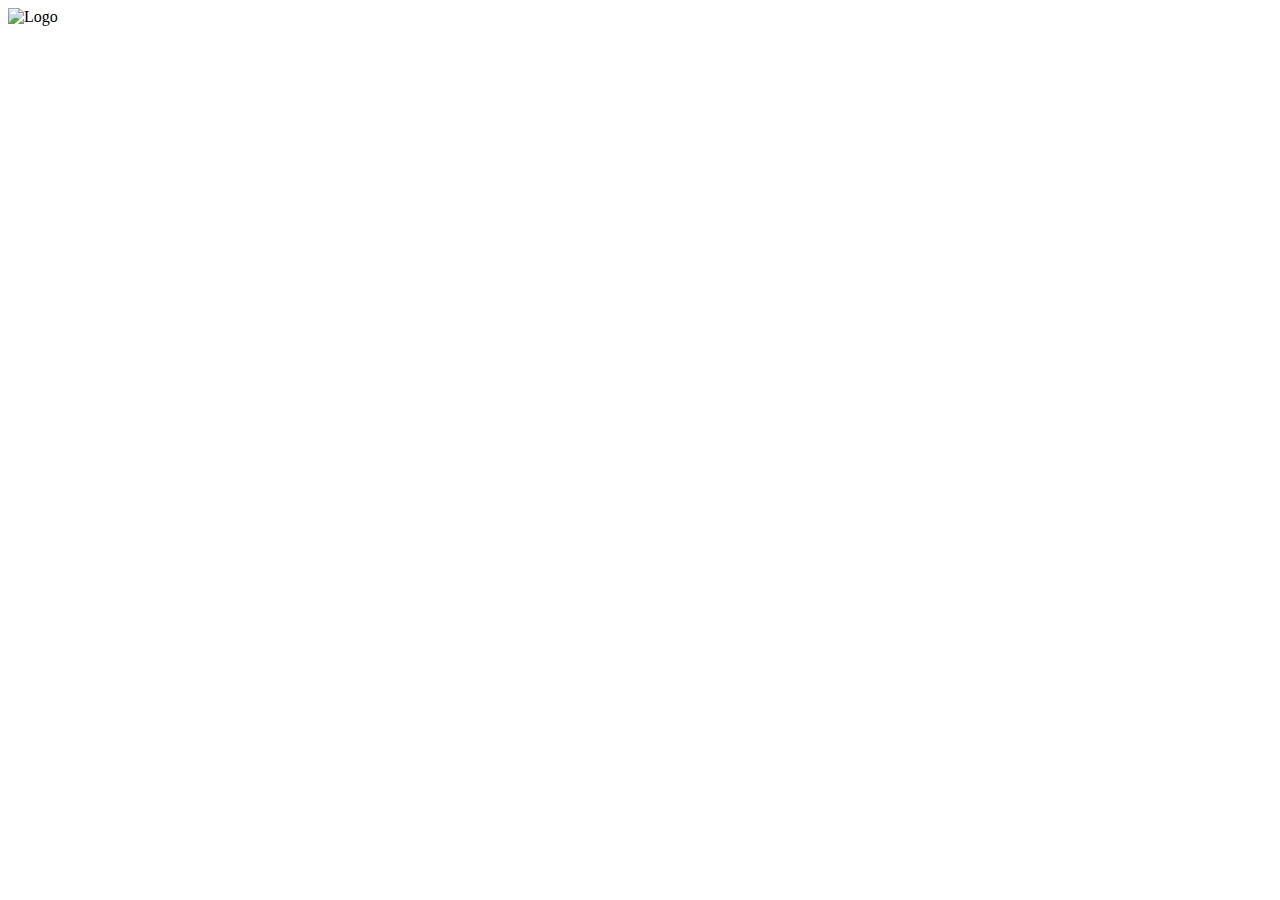
==== index.html @ 4f2c49ea "text + mailto added" ====
<!DOCTYPE html>
<html lang="EN">
<head>
    <meta charset="utf-8">
    <meta http-equiv="X-UA-Compatible" content="IE=edge">
    <meta name="viewport" content="width=device-width, initial-scale=1.0">
    <link rel="stylesheet" href="stylesheet.css">
    <title>zuzanna dzialowska</title>
</head>

<body>
<div class="container">
	<div class="logo">
		<img id="logo" src="logo_2.svg" alt="Logo">
</div>
    
<div>
    <h1>Zuzanna Dzialowska</h1>
    <p>
Student of Multimedia Design and Communication at KEA<br>
23 y/o based in Copenhagen<br>
originally from Poland
    </p>

<a href="mailto:z.dzialowska@gmail.com">mail</a>
    </div>
    


<body>
    <script src=""></script>
</body>
---- stylesheet.css ----
body {
    background-image:url('bg-01.png');
    background-size: cover;
}

#logo {
    width:56.92px;
    height:171.4px;
}

p {
    font-family: Lato light;
    color: white;
}

h1 {
    font-size: 1.5em;
    font-family: Lato light;
    color: white;
}

a {
    font-family: Lato light;
    color: white;
}
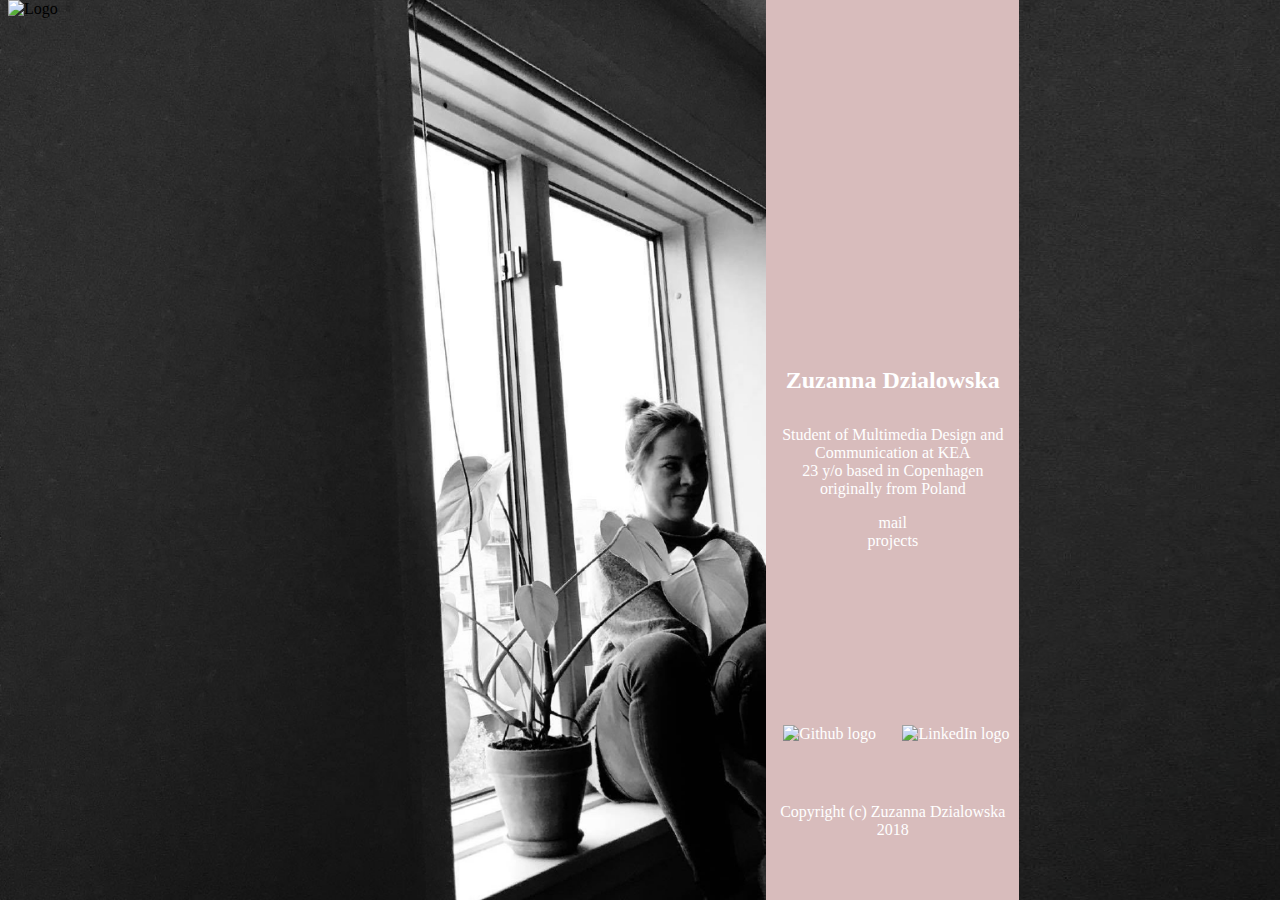
==== commit b4182031: "icons fixed" ====
--- a/index.html
+++ b/index.html
@@ -14,7 +14,8 @@
 		<img id="logo" src="logo_2.svg" alt="Logo">
 </div>
     
-<div>
+<div class="pink">
+    <div class="nested">
     <h1>Zuzanna Dzialowska</h1>
     <p>
 Student of Multimedia Design and Communication at KEA<br>
@@ -23,6 +24,18 @@
     </p>
 
 <a href="mailto:z.dzialowska@gmail.com">mail</a>
+        
+        <a href="">projects</a>
+    </div>
+    
+    <div class="logos">
+    <a href="https://github.com/zdzialowska">
+  <img src="github-logo.svg" class="size" alt="Github logo"></a>
+    <a href="https://www.linkedin.com/in/zuzanna-dzialowska-166318149/">
+  <img src="in-logo.svg" class="size" alt="LinkedIn logo"></a>
+        <p class="copy">Copyright (c) Zuzanna Dzialowska 2018</p>
+    </div>
+    </div>
     </div>
     
 
--- a/stylesheet.css
+++ b/stylesheet.css
@@ -1,6 +1,13 @@
 body {
-    background-image:url('bg-01.png');
+    background-image:url('bg-02-01-01.png');
     background-size: cover;
+    margin-top: 0px;
+    margin-bottom: 0px;
+}
+
+.container{
+    display: grid;
+    grid-template-columns: repeat(5,1fr);
 }
 
 #logo {
@@ -11,15 +18,49 @@
 p {
     font-family: Lato light;
     color: white;
+    text-align: center;
 }
 
 h1 {
     font-size: 1.5em;
     font-family: Lato light;
     color: white;
+    text-align: center;
 }
 
 a {
     font-family: Lato light;
     color: white;
+    text-align: center;
+    text-decoration-line: none;
+    display: block;
+}
+
+.pink {
+    display: grid;
+    height: 100vh;
+    background-color: #D8BCBC;
+    grid-column:4;
+    grid-template-rows: repeat(5,1fr);
+    margin: none;
+}
+
+.nested {
+    grid-row: 3;
+    display: grid;
+}
+
+.logos{
+    grid-row: 5;
+    grid-template-columns: repeat(2,1fr);
+    display: grid; 
+}
+
+.size{
+    width: 3em;
+    height: 3em;
+}
+
+.copy{
+    grid-column: 1/3;
 }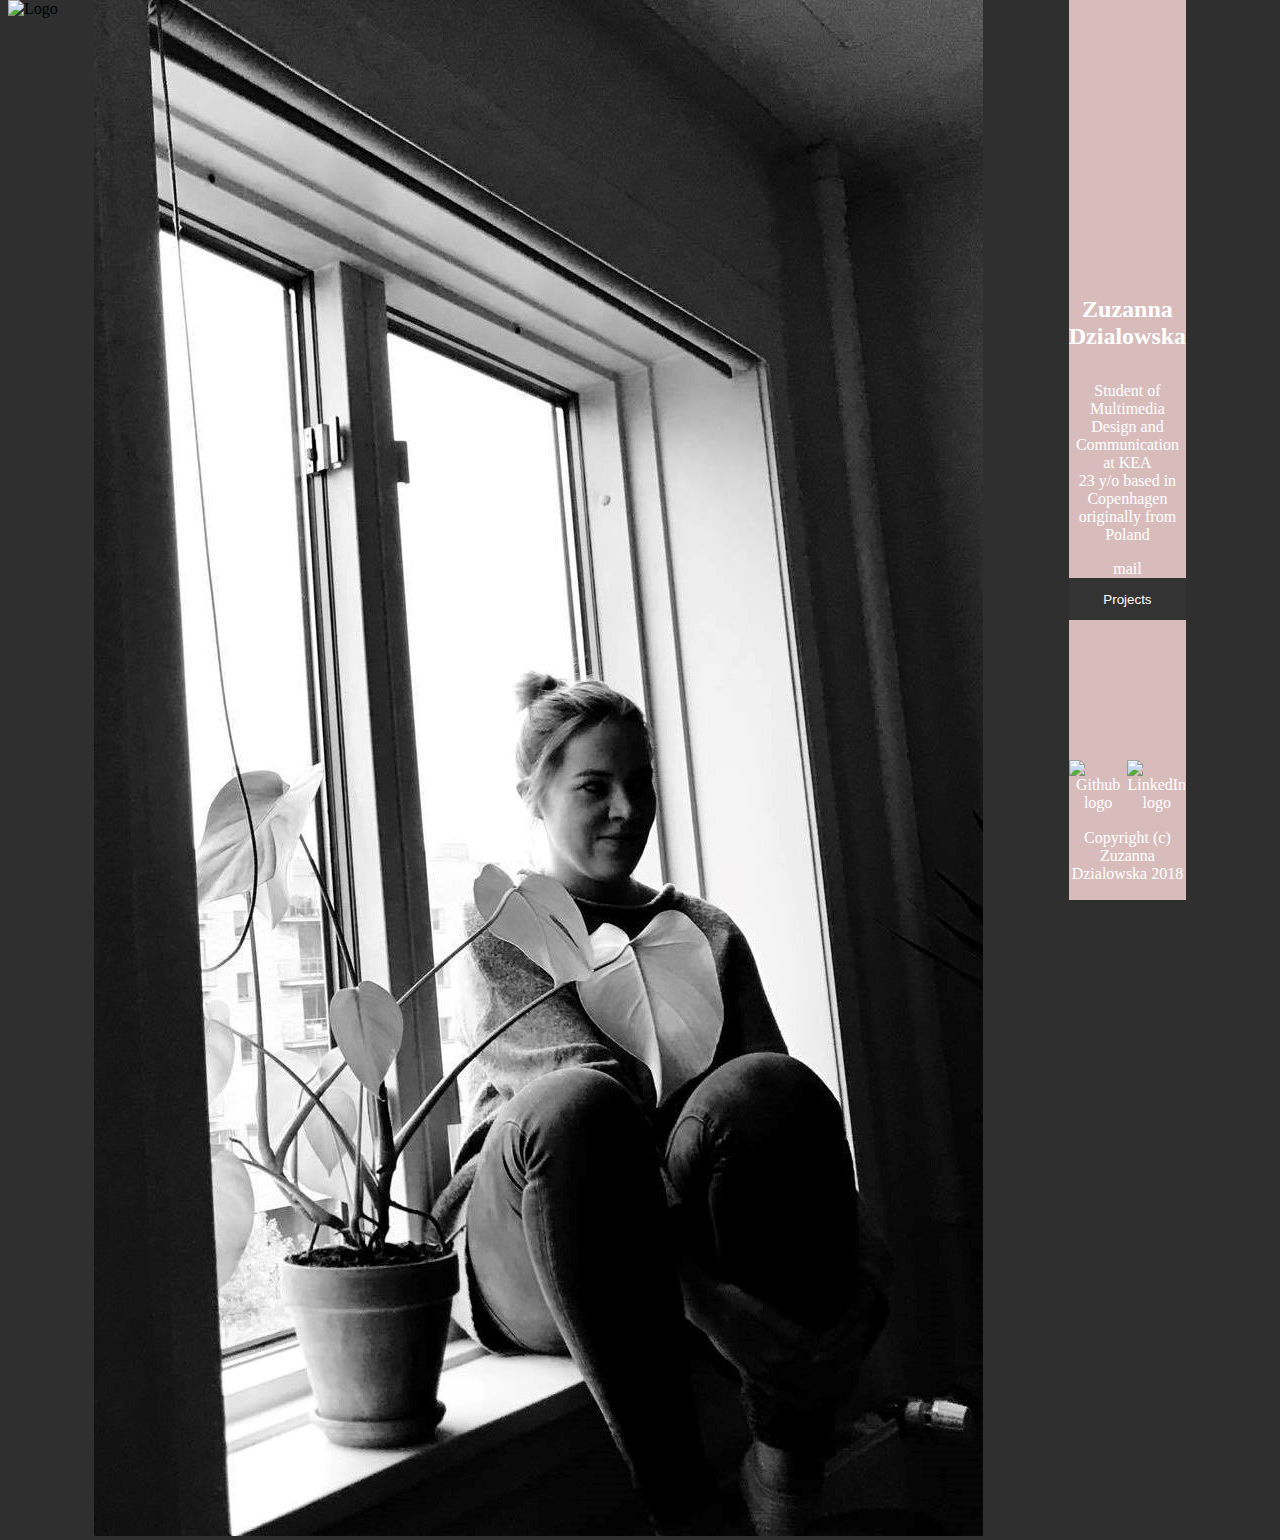
==== commit bfc11270: "new huge ass pic" ====
--- a/index.html
+++ b/index.html
@@ -14,6 +14,10 @@
 		<img id="logo" src="logo_2.svg" alt="Logo">
 </div>
     
+    <div class="pic">
+    <img src="new-pic.jpg">
+        </div>
+    
 <div class="pink">
     <div class="nested">
     <h1>Zuzanna Dzialowska</h1>
@@ -25,7 +29,28 @@
 
 <a href="mailto:z.dzialowska@gmail.com">mail</a>
         
-        <a href="">projects</a>
+<!-- This is a modal territory -->
+        <button id="modalBtn" class="button">Projects</button>
+
+  <div id="simpleModal" class="modal">
+    <div class="modal-content">
+      <div class="modal-header">
+          <span class="closeBtn">&times;</span>
+      </div>
+      <div class="modal-body">
+        <a href="">Web Design</a>
+          <a href="">Animation</a>
+          <a href="">UX</a>
+          <a href="">Video</a>
+      </div>
+      <div class="modal-footer">
+      </div>
+    </div>
+  </div>
+
+<!-- This is the end of modal territory -->
+        
+        
     </div>
     
     <div class="logos">
@@ -41,5 +66,5 @@
 
 
 <body>
-    <script src=""></script>
+    <script src="main.js"></script>
 </body>
--- a/stylesheet.css
+++ b/stylesheet.css
@@ -1,5 +1,5 @@
 body {
-    background-image:url('bg-02-01-01.png');
+    background: #2F2F2F;
     background-size: cover;
     margin-top: 0px;
     margin-bottom: 0px;
@@ -63,4 +63,82 @@
 
 .copy{
     grid-column: 1/3;
-}+}
+
+.pic{
+   grid-column: 2;
+}
+
+/*this is modal territory*/
+
+.button{
+  background-color:#333;
+ padding:1em 2em;
+  color:#fff;
+  border:0;
+}
+
+.button:hover{
+  background:#D8BCBC;
+}
+
+.modal{
+  display:none;
+  position: fixed;
+  z-index:1;
+  left: 0;
+  top:0;
+  height: 100%;
+  width:100%;
+  overflow: auto;
+  background-color: rgba(0,0,0,0.5);
+}
+
+.modal-content{
+  background-color:#D8BCBC;
+  margin: 20% auto;
+  width:70%;
+  box-shadow: 0 5px 8px 0 rgba(0,0,0,0.2),0 7px 20px 0 rgba(0,0,0,0.17);
+  animation-name:modalopen;
+  animation-duration:1s;
+}
+
+.modal-header h2, .modal-footer h3{
+  margin:0;
+}
+
+.modal-header{
+  background:#333;
+  padding:15px;
+  color:#fff;
+}
+
+.modal-body{
+  padding:10px 20px;
+}
+
+.modal-footer{
+  background:#333;
+  padding:10px;
+  color:#fff;
+  text-align: center;
+}
+
+.closeBtn{
+  color:#ccc;
+  float: right;
+  font-size:30px;
+  color:#fff;
+}
+
+.closeBtn:hover,.closeBtn:focus{
+  color:#000;
+  text-decoration: none;
+  cursor:pointer;
+}
+
+@keyframes modalopen{
+  from{opacity: 0}
+  to {opacity: 1}
+}
+/*end of modal territory*/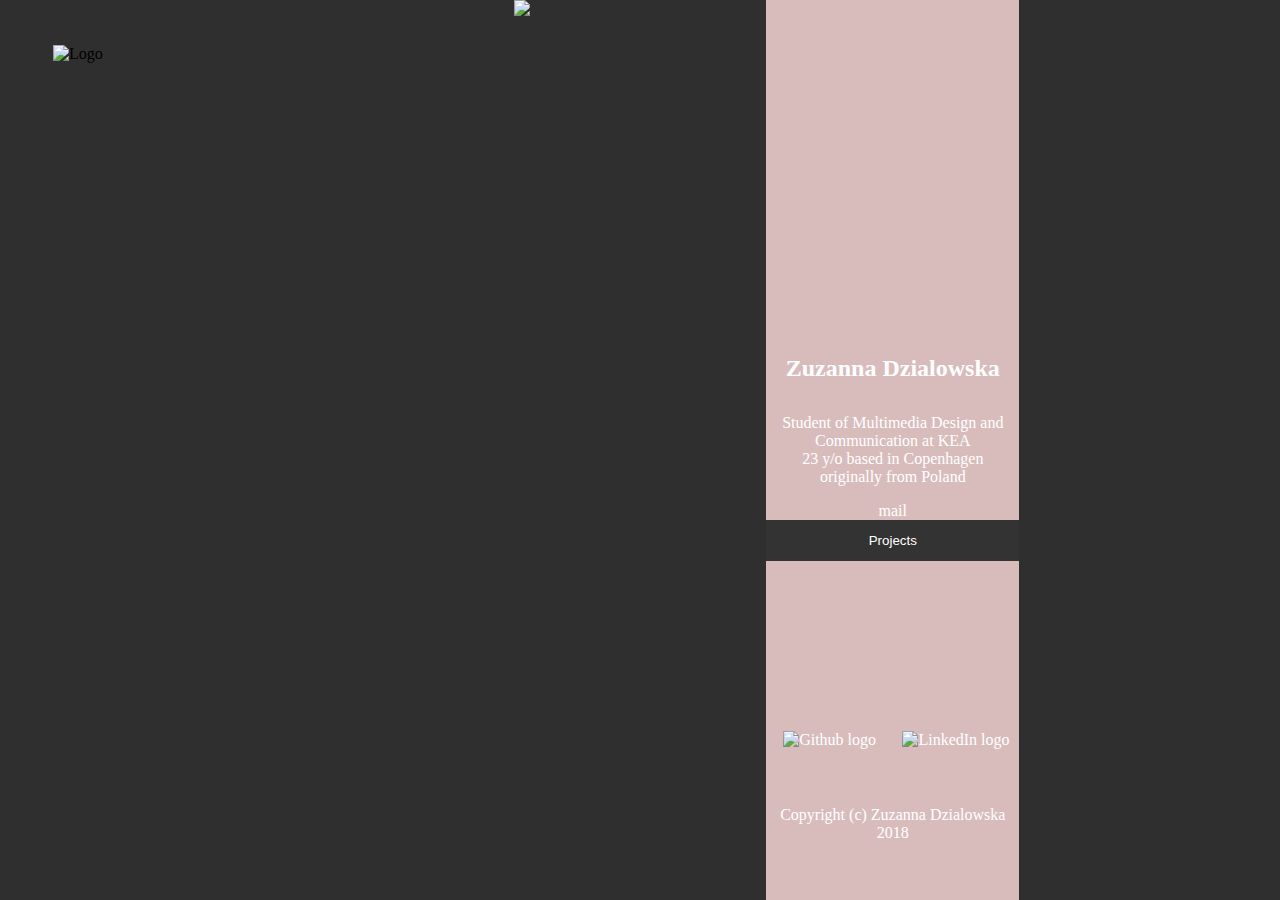
==== commit 7aa2326f: "some + copyright down again" ====
--- a/index.html
+++ b/index.html
@@ -15,7 +15,7 @@
 </div>
     
     <div class="pic">
-    <img src="new-pic.jpg">
+    <img id="portrait" src="new-pic.png">
         </div>
     
 <div class="pink">
@@ -29,31 +29,11 @@
 
 <a href="mailto:z.dzialowska@gmail.com">mail</a>
         
-<!-- This is a modal territory -->
-        <button id="modalBtn" class="button">Projects</button>
-
-  <div id="simpleModal" class="modal">
-    <div class="modal-content">
-      <div class="modal-header">
-          <span class="closeBtn">&times;</span>
-      </div>
-      <div class="modal-body">
-        <a href="">Web Design</a>
-          <a href="">Animation</a>
-          <a href="">UX</a>
-          <a href="">Video</a>
-      </div>
-      <div class="modal-footer">
-      </div>
-    </div>
-  </div>
-
-<!-- This is the end of modal territory -->
-        
-        
+<button id="modalBtn" class="button">Projects</button>
+          
     </div>
     
-    <div class="logos">
+    <div class="some">
     <a href="https://github.com/zdzialowska">
   <img src="github-logo.svg" class="size" alt="Github logo"></a>
     <a href="https://www.linkedin.com/in/zuzanna-dzialowska-166318149/">
@@ -63,7 +43,32 @@
     </div>
     </div>
     
+<!-- This is the start of modal territory -->
+  <div id="simpleModal" class="modal">
+    <div class="modal-content">
+      <div class="modal-header">
+          <span class="closeBtn">&times;</span>
+      </div>
+      <div class="modal-body">
+          <div class="webd">
+        <a href="">Web Design</a>
+          </div>
+          <div class="anim">
+          <a href="">Animation</a>
+              </div>
+          <div class="ux">
+          <a href="">UX</a>
+          </div>
+          <div class="vid">
+          <a href="">Video</a>
+              </div>
+      </div>
+      <div class="modal-footer">
+      </div>
+    </div>
+  </div>
 
+<!-- This is the end of modal territory -->
 
 <body>
     <script src="main.js"></script>
--- a/stylesheet.css
+++ b/stylesheet.css
@@ -11,8 +11,18 @@
 }
 
 #logo {
-    width:56.92px;
-    height:171.4px;
+    padding: 5vh 5vh;
+    width:30%;
+    height:auto;
+}
+
+.pic{
+   grid-column: 3;
+}
+
+#portrait{
+    width: auto;
+    height: 100vh;
 }
 
 p {
@@ -33,7 +43,6 @@
     color: white;
     text-align: center;
     text-decoration-line: none;
-    display: block;
 }
 
 .pink {
@@ -50,7 +59,7 @@
     display: grid;
 }
 
-.logos{
+.some{
     grid-row: 5;
     grid-template-columns: repeat(2,1fr);
     display: grid; 
@@ -63,10 +72,6 @@
 
 .copy{
     grid-column: 1/3;
-}
-
-.pic{
-   grid-column: 2;
 }
 
 /*this is modal territory*/
@@ -115,6 +120,27 @@
 
 .modal-body{
   padding:10px 20px;
+    grid-template-columns: repeat(2, 1fr);
+    grid-template-rows: repeat(2, 1fr);
+}
+
+.webd{
+    grid-column: 1;
+    grid-row: 1;
+}
+.anim{
+    grid-column: 1;
+    grid-row: 2;
+}
+
+.ux{
+    grid-column: 2;
+    grid-row: 1;
+}
+
+.vid{
+    grid-column: 2;
+    grid-row: 2;
 }
 
 .modal-footer{
